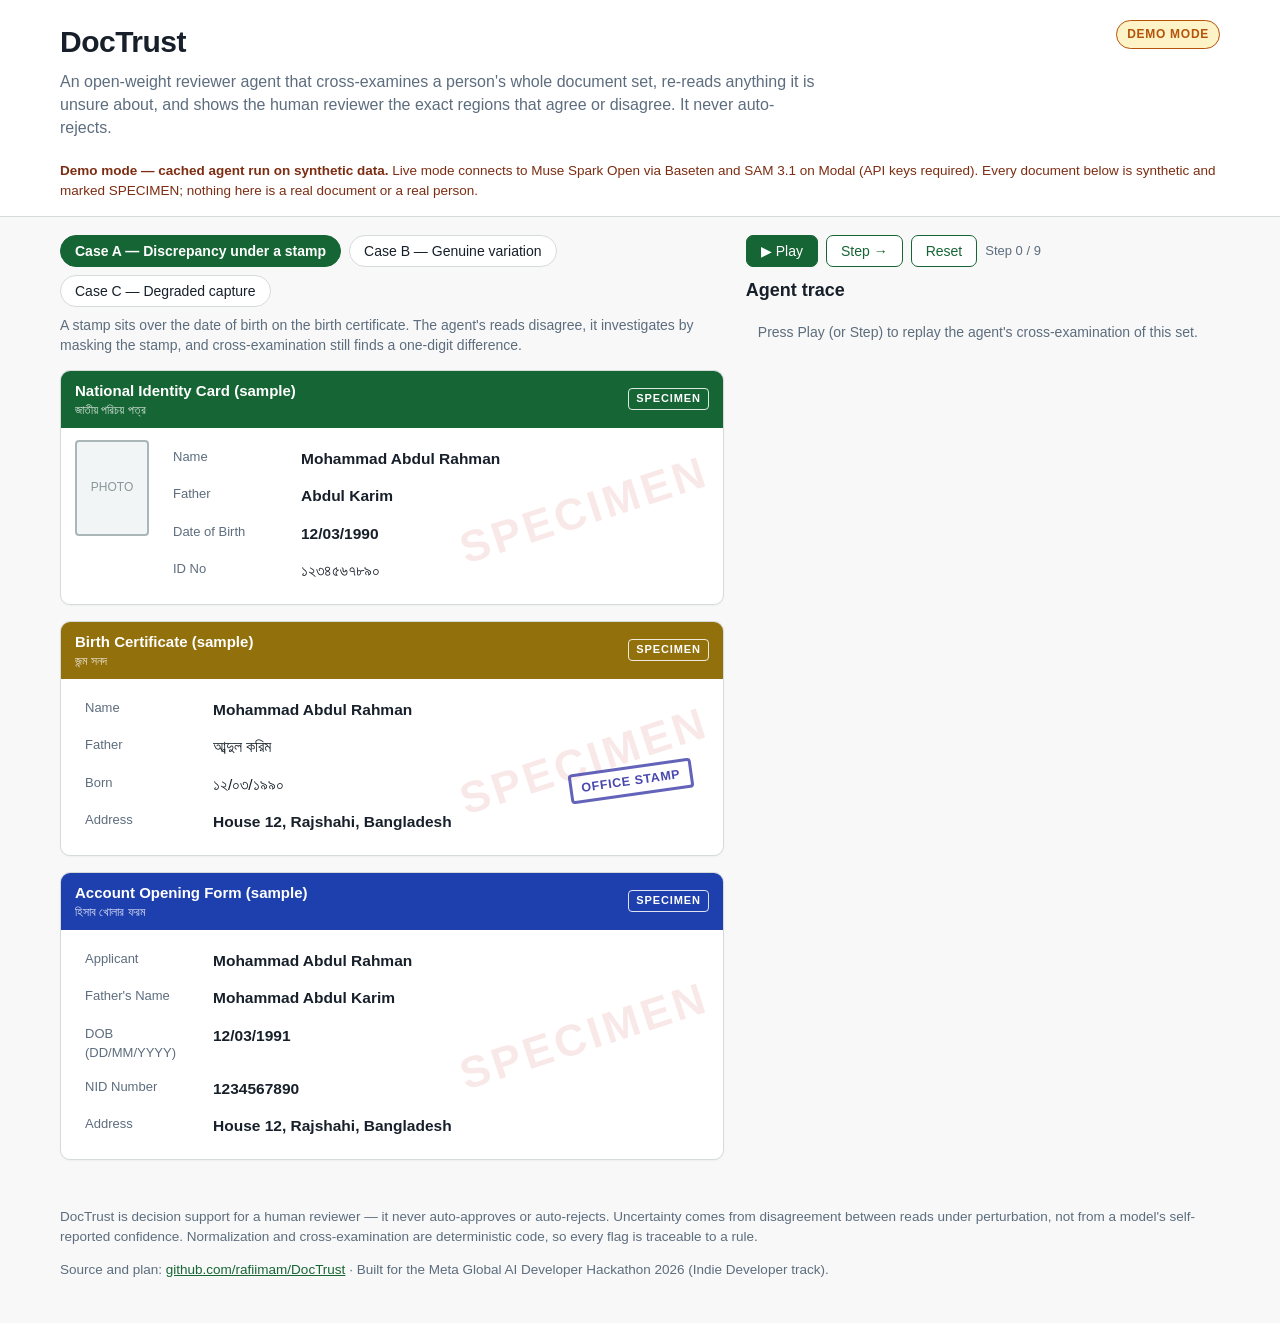
==== docs/index.html @ 01f2f8c9 "Add Pages root landing page redirecting to the demo docs/ had no index.html at its root, so the Page" ====
<!DOCTYPE html>
<html lang="en">
<head>
<meta charset="utf-8">
<meta name="viewport" content="width=device-width, initial-scale=1">
<meta http-equiv="refresh" content="0; url=demo/">
<title>DocTrust — live demo</title>
<script>window.location.replace("demo/");</script>
<style>
  :root { --ink: #17202a; --muted: #5d6d7e; --line: #d5dbdb; --accent: #166534; --page: #f7f8f7; --card: #ffffff; }
  * { box-sizing: border-box; }
  body {
    margin: 0; color: var(--ink); background: var(--page);
    font-family: -apple-system, "Segoe UI", Roboto, "Helvetica Neue", Arial, sans-serif;
    line-height: 1.45; display: flex; align-items: center; justify-content: center;
    min-height: 100vh; padding: 20px;
  }
  main {
    background: var(--card); border: 1px solid var(--line); border-radius: 10px;
    box-shadow: 0 1px 2px rgba(0,0,0,.04); padding: 32px; max-width: 640px; text-align: center;
  }
  h1 { margin: 0 0 8px; font-size: 30px; letter-spacing: -.5px; }
  p { color: var(--muted); margin: 6px 0; }
  a.demo-link {
    display: inline-block; margin-top: 16px; padding: 10px 22px;
    background: var(--accent); color: #fff; font-weight: 600;
    border-radius: 999px; text-decoration: none;
  }
  a.demo-link:hover { text-decoration: underline; }
  .repo { font-size: 14px; margin-top: 18px; }
  .repo a { color: var(--accent); }
</style>
</head>
<body>
<main>
  <h1>DocTrust</h1>
  <p>An open-weight reviewer agent that cross-examines a person's whole document
  set, re-reads anything it is unsure about, and shows the human reviewer the
  exact regions that agree or disagree. It never auto-rejects.</p>
  <p>Redirecting you to the live demo&hellip;</p>
  <a class="demo-link" href="demo/">Open the DocTrust live demo</a>
  <p class="repo">Source: <a href="https://github.com/rafiimam/DocTrust">github.com/rafiimam/DocTrust</a></p>
</main>
</body>
</html>
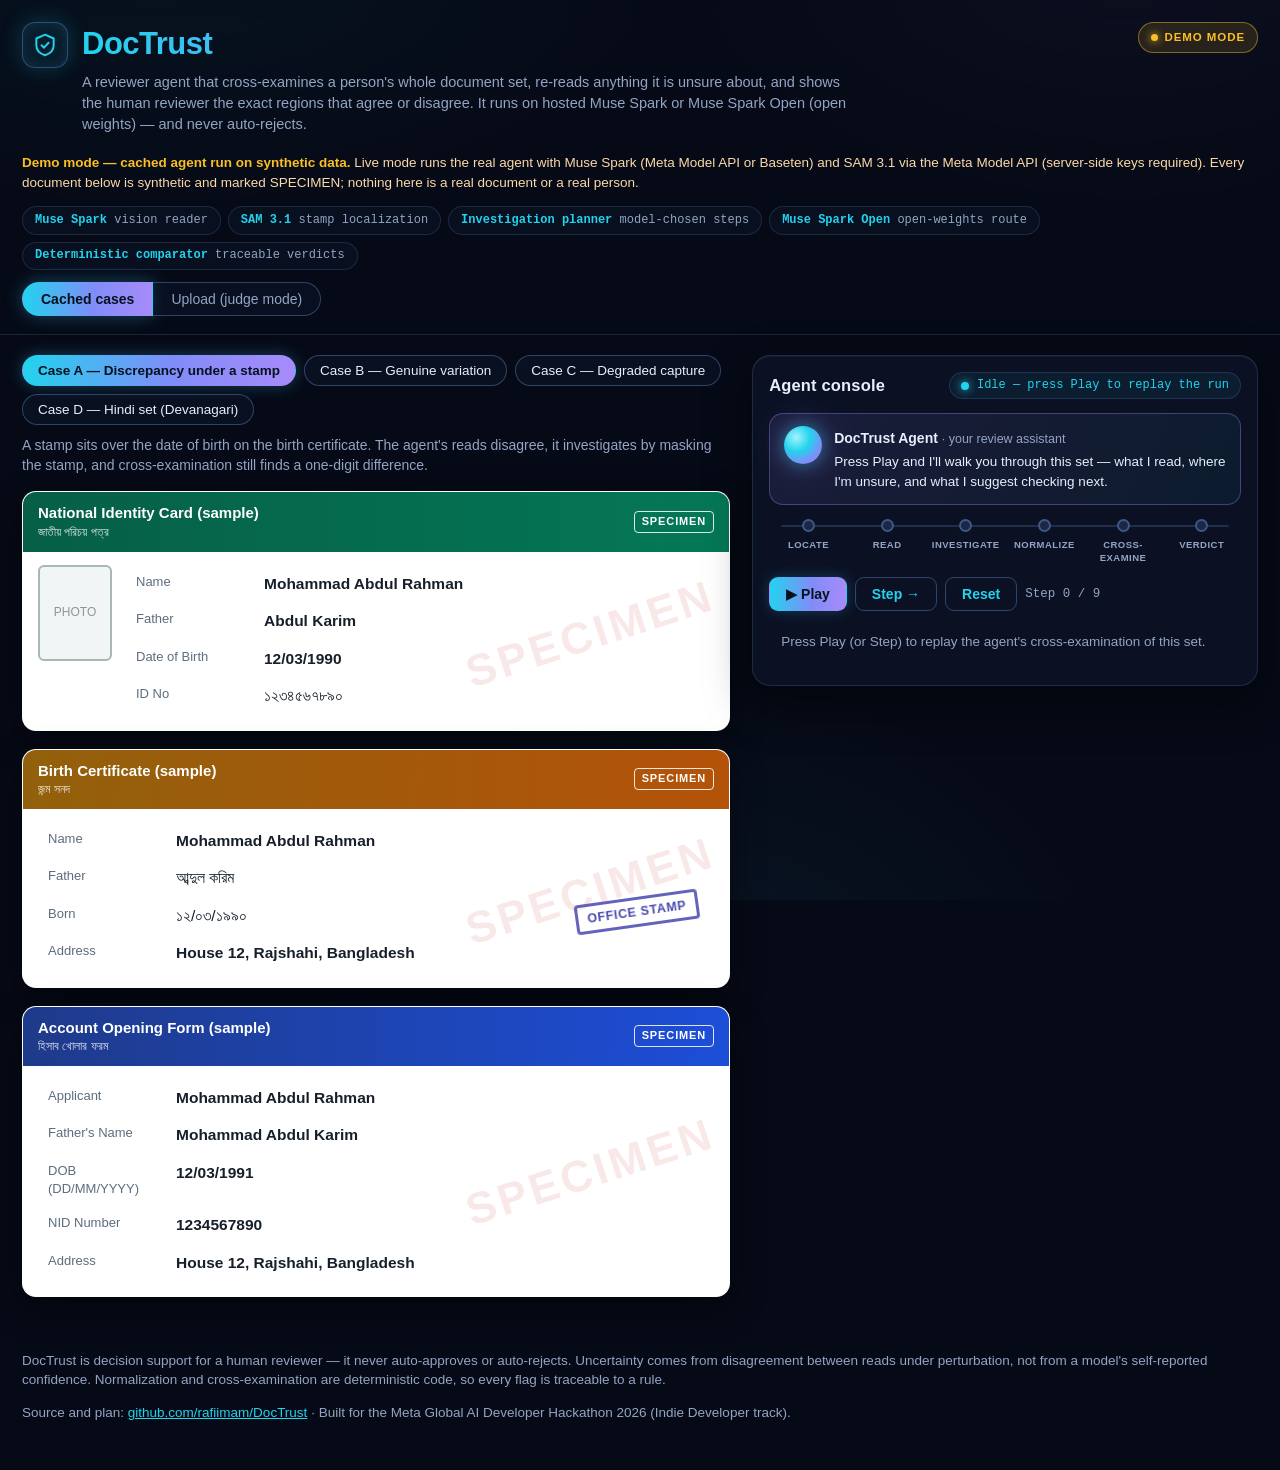
==== commit da7d0ceb: "tagline: 'runs on hosted Muse Spark or Muse Spark Open (open weights)' across README, demo, landing " ====
--- a/docs/index.html
+++ b/docs/index.html
@@ -34,9 +34,10 @@
 <body>
 <main>
   <h1>DocTrust</h1>
-  <p>An open-weight reviewer agent that cross-examines a person's whole document
+  <p>A reviewer agent that cross-examines a person's whole document
   set, re-reads anything it is unsure about, and shows the human reviewer the
-  exact regions that agree or disagree. It never auto-rejects.</p>
+  exact regions that agree or disagree. It runs on hosted Muse Spark or
+  Muse Spark Open (open weights) — and never auto-rejects.</p>
   <p>Redirecting you to the live demo&hellip;</p>
   <a class="demo-link" href="demo/">Open the DocTrust live demo</a>
   <p class="repo">Source: <a href="https://github.com/rafiimam/DocTrust">github.com/rafiimam/DocTrust</a></p>
